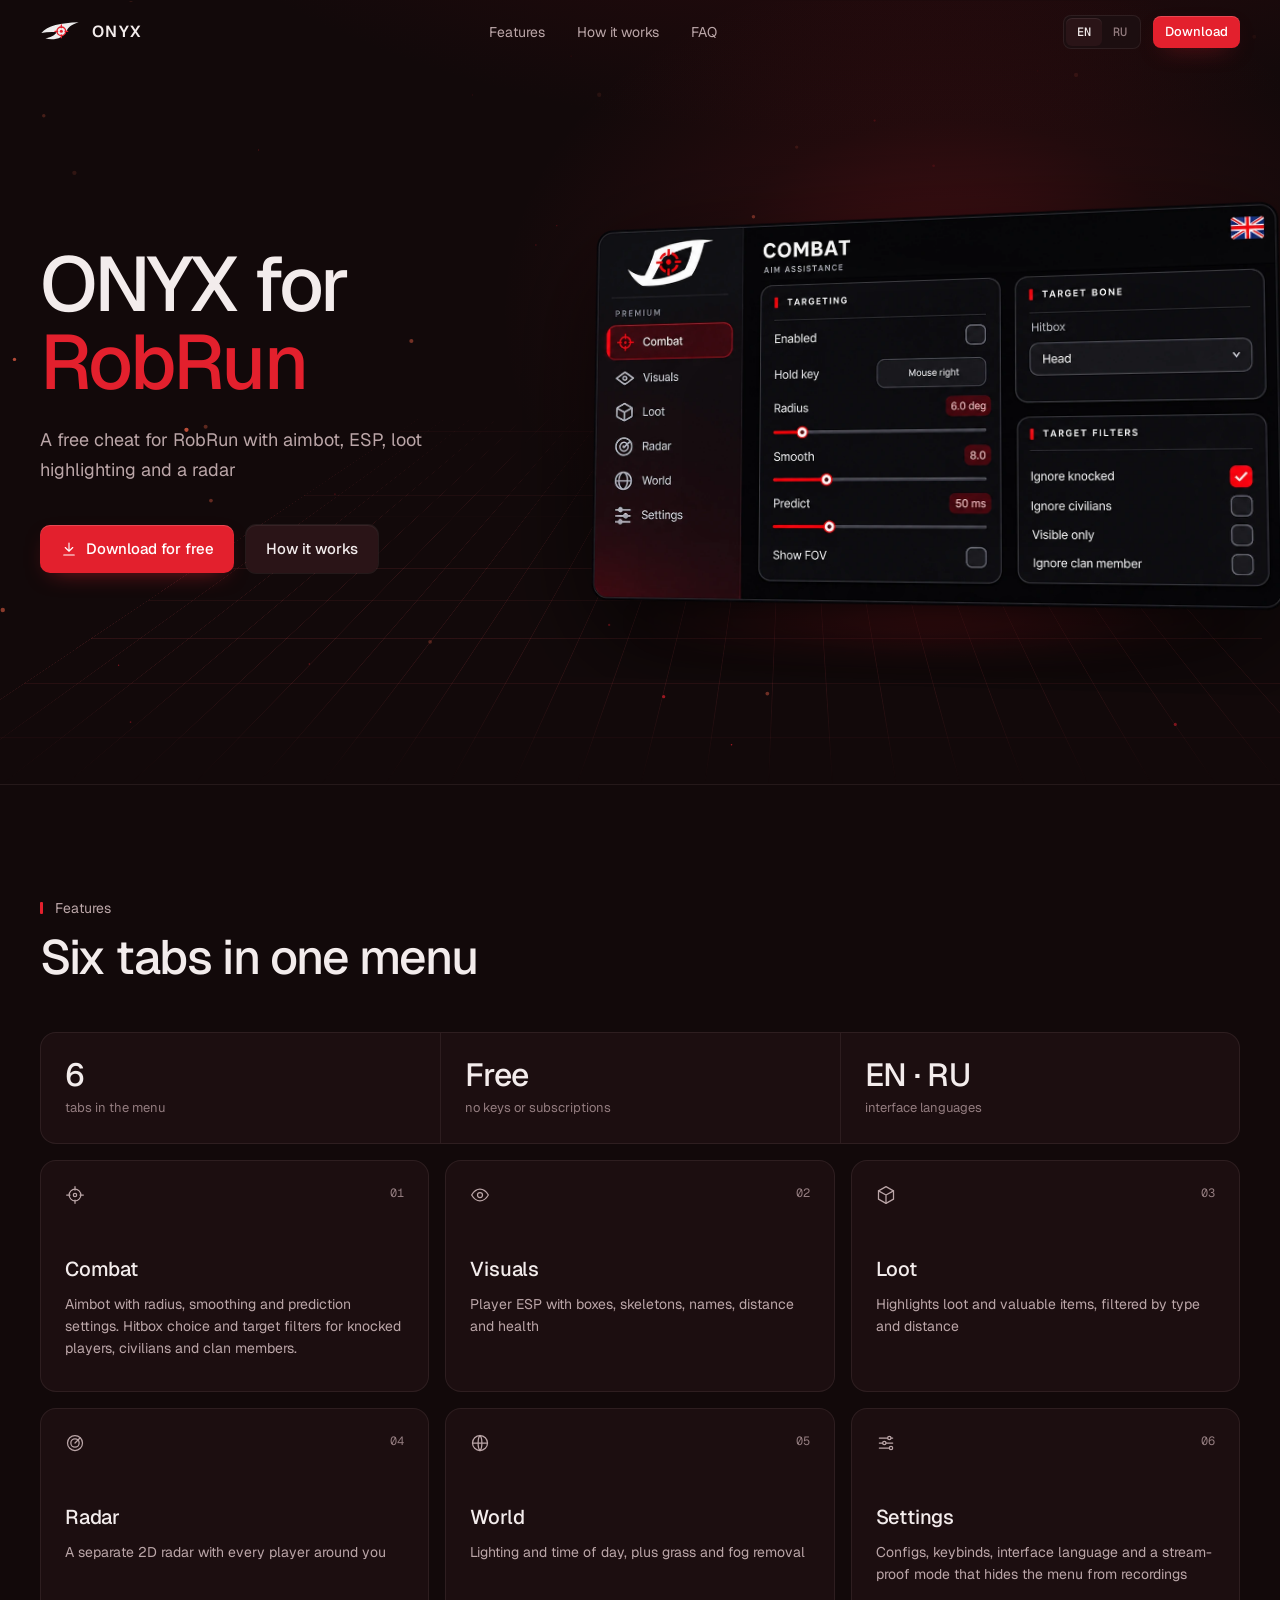
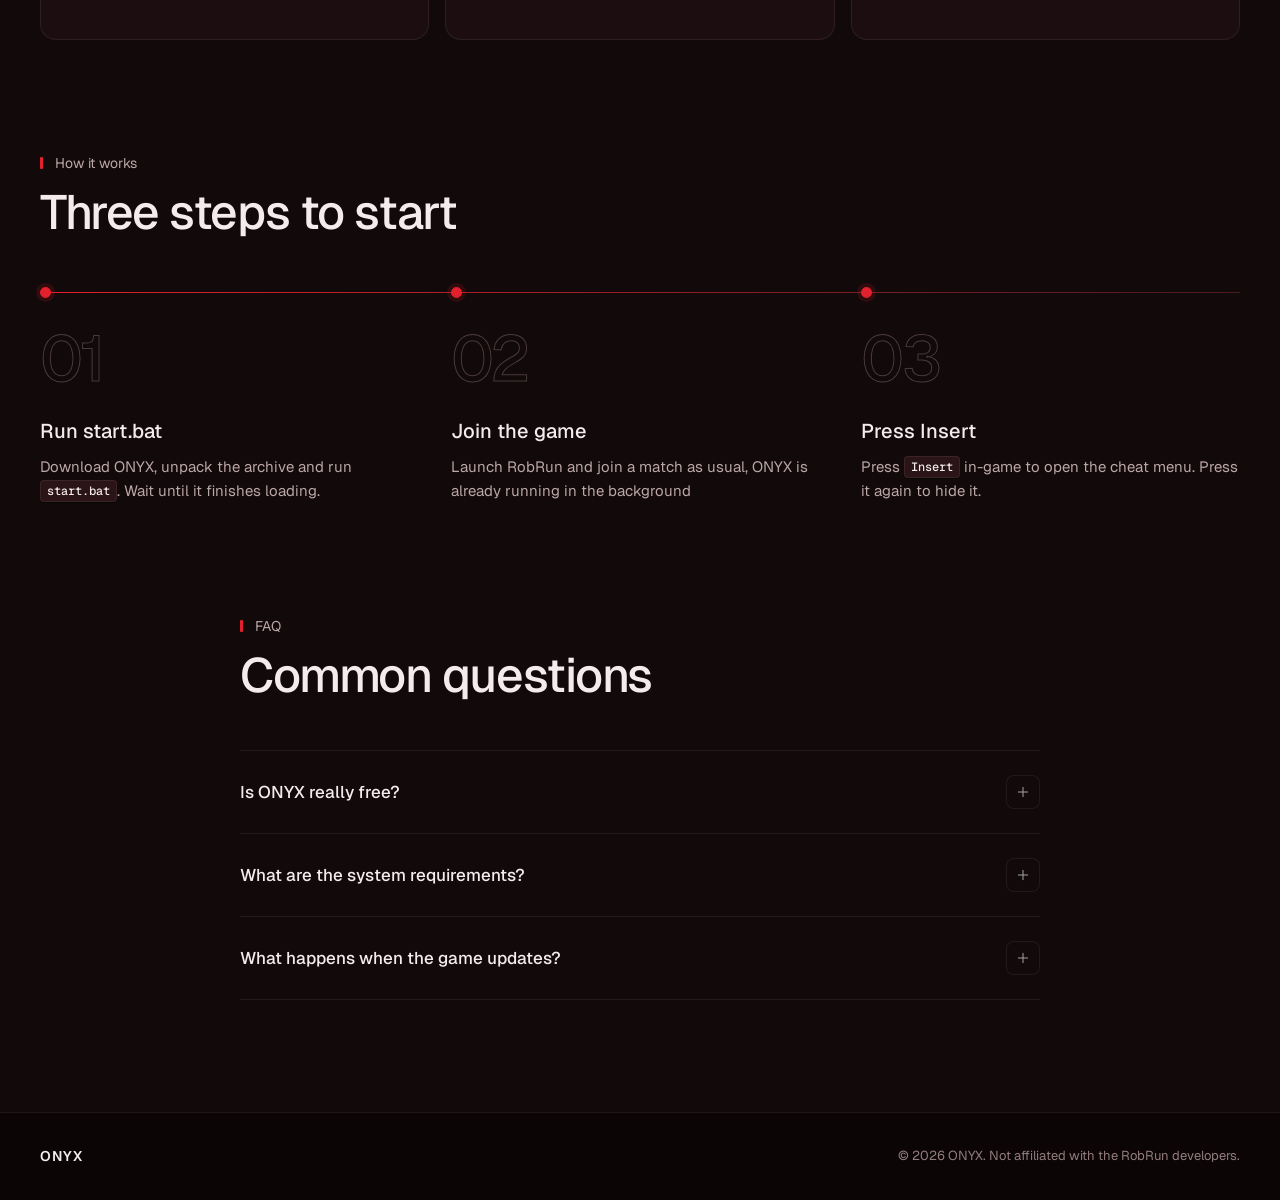
==== index.html @ f6ccbdb0 "ONYX site" ====
<!doctype html>
<html lang="en">
<head>
<meta charset="utf-8">
<meta name="viewport" content="width=device-width, initial-scale=1">
<title>ONYX — Free RobRun Cheat: Aimbot, ESP, Radar | Download</title>
<meta name="description" content="ONYX is a free RobRun cheat for Windows: aimbot with smoothing and prediction, player ESP, loot highlighting, 2D radar and world settings. No keys, no subscriptions. Download and press Insert in-game.">
<meta name="keywords" content="RobRun cheat, RobRun hack, RobRun aimbot, RobRun ESP, free RobRun cheat, ONYX cheat, чит RobRun, читы на RobRun, бесплатный чит RobRun, аимбот RobRun, ESP RobRun, скачать чит RobRun, ONYX чит">
<meta name="robots" content="index, follow, max-image-preview:large">
<meta name="theme-color" content="#12090a">
<link rel="canonical" href="https://robrun.icu/">
<link rel="alternate" hreflang="en" href="https://robrun.icu/">
<link rel="alternate" hreflang="ru" href="https://robrun.icu/?lang=ru">
<link rel="alternate" hreflang="x-default" href="https://robrun.icu/">

<!-- Open Graph / social previews -->
<meta property="og:type" content="website">
<meta property="og:site_name" content="ONYX">
<meta property="og:title" content="ONYX — Free RobRun Cheat">
<meta property="og:description" content="Aimbot, ESP, loot highlighting and a radar in one menu. Free, no keys or subscriptions.">
<meta property="og:url" content="https://robrun.icu/">
<meta property="og:image" content="https://robrun.icu/assets/og-image.png">
<meta property="og:image:width" content="1200">
<meta property="og:image:height" content="630">
<meta property="og:locale" content="en_US">
<meta property="og:locale:alternate" content="ru_RU">
<meta name="twitter:card" content="summary_large_image">
<meta name="twitter:title" content="ONYX — Free RobRun Cheat">
<meta name="twitter:description" content="Aimbot, ESP, loot highlighting and a radar in one menu. Free, no keys or subscriptions.">
<meta name="twitter:image" content="https://robrun.icu/assets/og-image.png">

<script type="application/ld+json">{"@context": "https://schema.org", "@type": "SoftwareApplication", "name": "ONYX", "alternateName": ["ONYX RobRun", "ONYX чит RobRun"], "description": "Free cheat for RobRun with aimbot, ESP, loot highlighting, radar and world settings.", "applicationCategory": "GameApplication", "operatingSystem": "Windows 10, Windows 11", "inLanguage": ["en", "ru"], "url": "https://robrun.icu/", "image": "https://robrun.icu/assets/og-image.png", "downloadUrl": "https://robrun.icu/download/ONYX.zip", "offers": {"@type": "Offer", "price": "0", "priceCurrency": "USD"}}</script>
<script type="application/ld+json">{"@context": "https://schema.org", "@type": "FAQPage", "mainEntity": [{"@type": "Question", "name": "Is ONYX really free?", "acceptedAnswer": {"@type": "Answer", "text": "Yes. No keys, no subscriptions, no paid tiers. Every feature is available to everyone."}}, {"@type": "Question", "name": "What are the system requirements?", "acceptedAnswer": {"@type": "Answer", "text": "Windows 10 or 11, x64. No extra software needed, just run start.bat."}}, {"@type": "Question", "name": "What happens when the game updates?", "acceptedAnswer": {"@type": "Answer", "text": "We update ONYX shortly after every patch."}}]}</script>

<!-- intro plays once per session -->
<script>
  try {
    if (!matchMedia('(prefers-reduced-motion: reduce)').matches && !sessionStorage.getItem('onyx-intro')) {
      document.documentElement.classList.add('has-intro');
      sessionStorage.setItem('onyx-intro', '1');
      setTimeout(() => document.documentElement.classList.add('intro-done'), 2600);
    }
  } catch (e) {}
</script>
<link rel="preconnect" href="https://fonts.googleapis.com">
<link rel="preconnect" href="https://fonts.gstatic.com" crossorigin>
<link href="https://fonts.googleapis.com/css2?family=Geist:wght@400;500;600&family=Geist+Mono:wght@400;500&display=swap" rel="stylesheet">
<link rel="icon" href="favicon.svg" type="image/svg+xml">
<link rel="icon" href="favicon-32.png" sizes="32x32" type="image/png">
<link rel="apple-touch-icon" href="apple-touch-icon.png">
<link rel="preload" as="image" href="assets/menu-v2.webp" type="image/webp">
<link rel="stylesheet" href="style.css">
</head>
<body>

<div class="intro" aria-hidden="true">
  <svg viewBox="0 0 120 120">
    <circle class="i-ring" cx="60" cy="60" r="34"/>
    <path class="i-lines" d="M60 6v28M60 86v28M6 60h28M86 60h28"/>
    <circle class="i-pip" cx="60" cy="60" r="3"/>
  </svg>
</div>
<div class="progress" aria-hidden="true"></div>

<header class="nav">
  <div class="container nav-inner">
    <a href="#top" class="brand" aria-label="ONYX">
      <svg class="logo" viewBox="0 0 120 64" aria-hidden="true">
        <path d="M4 36 C 22 14, 62 6, 116 4 C 92 12, 84 20, 80 30 C 70 52, 40 60, 16 52 C 30 50, 44 44, 50 34 C 34 32, 18 34, 4 36 Z" fill="#ededed"/>
        <circle cx="64" cy="31" r="13" fill="none" stroke="#e3202d" stroke-width="4"/>
        <circle cx="64" cy="31" r="4.5" fill="#e3202d"/>
        <path d="M64 12v8M64 42v8M45 31h8M75 31h8" stroke="#e3202d" stroke-width="4" stroke-linecap="round"/>
      </svg>
      <span>ONYX</span>
    </a>
    <nav class="links">
      <a href="#features" data-i18n="nav.features">Features</a>
      <a href="#how" data-i18n="nav.how">How it works</a>
      <a href="#faq" data-i18n="nav.faq">FAQ</a>
    </nav>
    <div class="nav-right">
      <div class="lang" role="group" aria-label="Language">
        <button type="button" data-lang="en" aria-pressed="true">EN</button>
        <button type="button" data-lang="ru" aria-pressed="false">RU</button>
      </div>
      <a href="download/ONYX.zip" download class="btn btn-sm magnet" data-i18n="nav.download">Download</a>
    </div>
  </div>
</header>

<main id="top">

  <!-- Hero -->
  <div class="hero-wrap">
    <div class="hero-bg" aria-hidden="true">
      <div class="spot"></div>
      <div class="range"><div class="grid"></div></div>
      <canvas class="embers" id="embers"></canvas>
    </div>

    <section class="hero container">
      <div class="hero-text">
        <h1 data-i18n-html="hero.title"><span class="line"><span>ONYX for</span></span><span class="line"><span class="red">RobRun</span></span></h1>
        <p class="lead enter" style="--d: 360ms" data-i18n="hero.lead">A free cheat for RobRun with aimbot, ESP, loot highlighting and a radar</p>
        <div class="hero-cta enter" style="--d: 440ms">
          <a href="download/ONYX.zip" download class="btn btn-lg magnet">
            <svg viewBox="0 0 24 24" class="btn-ico" aria-hidden="true"><path d="M12 4v11M7 10l5 5 5-5M5 20h14"/></svg>
            <span data-i18n="cta.download">Download for free</span>
          </a>
          <a href="#how" class="btn btn-secondary btn-lg" data-i18n="nav.how">How it works</a>
        </div>
      </div>

      <div class="showcase" id="showcase">
        <div class="tilt" id="tilt">
          <picture>
            <source srcset="assets/menu-v2.webp" type="image/webp">
            <img src="assets/menu-v2.png" alt="ONYX RobRun cheat menu: Combat tab with aimbot radius, smooth and predict settings" width="1372" height="764">
          </picture>
          <div class="glare" aria-hidden="true"></div>
        </div>
        <div class="reflection" aria-hidden="true"></div>
        <svg class="reticle" id="reticle" viewBox="0 0 48 48" aria-hidden="true">
          <circle cx="24" cy="24" r="12"/>
          <path d="M24 4v10M24 34v10M4 24h10M34 24h10"/>
          <circle class="pip" cx="24" cy="24" r="1.5"/>
        </svg>
      </div>
    </section>
  </div>

  <!-- Features -->
  <section id="features" class="section container">
    <div class="section-head reveal">
      <span class="label" data-i18n="features.label">Features</span>
      <h2 data-i18n="features.title">Six tabs in one menu</h2>
    </div>

    <ul class="stats reveal">
      <li><b data-count="6">6</b><span data-i18n="stats.tabs">tabs in the menu</span></li>
      <li><b data-i18n="stats.free">Free</b><span data-i18n="stats.free2">no keys or subscriptions</span></li>
      <li><b>EN · RU</b><span data-i18n="stats.lang">interface languages</span></li>
    </ul>

    <div class="cards">
      <article class="card reveal" style="--i: 0">
        <span class="idx">01</span>
        <svg class="ico" viewBox="0 0 24 24" aria-hidden="true"><circle cx="12" cy="12" r="7"/><circle cx="12" cy="12" r="2"/><path d="M12 2v4M12 18v4M2 12h4M18 12h4"/></svg>
        <h3>Combat</h3>
        <p data-i18n="f.combat">Aimbot with radius, smoothing and prediction settings. Hitbox choice and target filters for knocked players, civilians and clan members.</p>
        <i class="lock" aria-hidden="true"></i>
      </article>
      <article class="card reveal" style="--i: 1">
        <span class="idx">02</span>
        <svg class="ico" viewBox="0 0 24 24" aria-hidden="true"><path d="M2 12s4-7 10-7 10 7 10 7-4 7-10 7S2 12 2 12z"/><circle cx="12" cy="12" r="3"/></svg>
        <h3>Visuals</h3>
        <p data-i18n="f.visuals">Player ESP with boxes, skeletons, names, distance and health</p>
        <i class="lock" aria-hidden="true"></i>
      </article>
      <article class="card reveal" style="--i: 2">
        <span class="idx">03</span>
        <svg class="ico" viewBox="0 0 24 24" aria-hidden="true"><path d="M12 2l9 5v10l-9 5-9-5V7z"/><path d="M3 7l9 5 9-5M12 12v10"/></svg>
        <h3>Loot</h3>
        <p data-i18n="f.loot">Highlights loot and valuable items, filtered by type and distance</p>
        <i class="lock" aria-hidden="true"></i>
      </article>
      <article class="card reveal" style="--i: 3">
        <span class="idx">04</span>
        <svg class="ico" viewBox="0 0 24 24" aria-hidden="true"><circle cx="12" cy="12" r="9"/><circle cx="12" cy="12" r="5"/><path d="M12 12l6-6"/></svg>
        <h3>Radar</h3>
        <p data-i18n="f.radar">A separate 2D radar with every player around you</p>
        <i class="lock" aria-hidden="true"></i>
      </article>
      <article class="card reveal" style="--i: 4">
        <span class="idx">05</span>
        <svg class="ico" viewBox="0 0 24 24" aria-hidden="true"><circle cx="12" cy="12" r="9"/><path d="M3 12h18M12 3c3 3 3 15 0 18M12 3c-3 3-3 15 0 18"/></svg>
        <h3>World</h3>
        <p data-i18n="f.world">Lighting and time of day, plus grass and fog removal</p>
        <i class="lock" aria-hidden="true"></i>
      </article>
      <article class="card reveal" style="--i: 5">
        <span class="idx">06</span>
        <svg class="ico" viewBox="0 0 24 24" aria-hidden="true"><path d="M4 6h10M18 6h2M4 12h4M12 12h8M4 18h12"/><circle cx="16" cy="6" r="2"/><circle cx="10" cy="12" r="2"/><circle cx="18" cy="18" r="2"/></svg>
        <h3>Settings</h3>
        <p data-i18n="f.settings">Configs, keybinds, interface language and a stream-proof mode that hides the menu from recordings</p>
        <i class="lock" aria-hidden="true"></i>
      </article>
    </div>
  </section>

  <!-- How it works -->
  <section id="how" class="section container">
    <div class="section-head reveal">
      <span class="label" data-i18n="how.label">How it works</span>
      <h2 data-i18n="how.title">Three steps to start</h2>
    </div>
    <div class="steps-wrap reveal">
      <div class="steps-line" aria-hidden="true"><span></span></div>
      <ol class="steps">
        <li style="--i: 0"><span class="dot" aria-hidden="true"></span><span class="num">01</span><h3 data-i18n="how.s1t">Run start.bat</h3><p data-i18n-html="how.s1">Download ONYX, unpack the archive and run <code>start.bat</code>. Wait until it finishes loading.</p></li>
        <li style="--i: 1"><span class="dot" aria-hidden="true"></span><span class="num">02</span><h3 data-i18n="how.s2t">Join the game</h3><p data-i18n="how.s2">Launch RobRun and join a match as usual, ONYX is already running in the background</p></li>
        <li style="--i: 2"><span class="dot" aria-hidden="true"></span><span class="num">03</span><h3 data-i18n="how.s3t">Press Insert</h3><p data-i18n-html="how.s3">Press <kbd>Insert</kbd> in-game to open the cheat menu. Press it again to hide it.</p></li>
      </ol>
    </div>
  </section>

  <!-- FAQ -->
  <section id="faq" class="section container narrow">
    <div class="section-head reveal">
      <span class="label">FAQ</span>
      <h2 data-i18n="faq.title">Common questions</h2>
    </div>
    <div class="faq reveal">
      <details><summary data-i18n="faq.q1">Is ONYX really free?</summary><div class="answer"><p data-i18n="faq.a1">Yes. No keys, no subscriptions, no paid tiers. Every feature is available to everyone.</p></div></details>
      <details><summary data-i18n="faq.q2">What are the system requirements?</summary><div class="answer"><p data-i18n="faq.a2">Windows 10 or 11, x64. No extra software needed, just run start.bat.</p></div></details>
      <details><summary data-i18n="faq.q3">What happens when the game updates?</summary><div class="answer"><p data-i18n="faq.a3">We update ONYX shortly after every patch</p></div></details>
    </div>
  </section>

</main>

<footer class="footer">
  <div class="container footer-inner">
    <a href="#top" class="brand small">ONYX</a>
    <span class="muted" data-i18n="footer.copy">© 2026 ONYX. Not affiliated with the RobRun developers.</span>
  </div>
</footer>

<script src="i18n.js"></script>
<script>
  const reduce = matchMedia('(prefers-reduced-motion: reduce)').matches;
  const fine = matchMedia('(pointer: fine)').matches;

  // nav hairline once the page scrolls
  const nav = document.querySelector('.nav');
  addEventListener('scroll', () => nav.classList.toggle('scrolled', scrollY > 8), { passive: true });

  // reveal on scroll + count-up for figures
  const countUp = el => {
    const to = +el.dataset.count, t0 = performance.now(), dur = 700;
    const step = now => {
      const p = Math.min(1, (now - t0) / dur), e = 1 - Math.pow(1 - p, 3);
      el.textContent = Math.round(to * e);
      if (p < 1) requestAnimationFrame(step);
    };
    requestAnimationFrame(step);
  };
  const io = new IntersectionObserver(entries => entries.forEach(e => {
    if (!e.isIntersecting) return;
    e.target.classList.add('in');
    if (!reduce) e.target.querySelectorAll('[data-count]').forEach(countUp);
    io.unobserve(e.target);
  }), { threshold: 0.15, rootMargin: '0px 0px -40px 0px' });
  document.querySelectorAll('.reveal').forEach(el => io.observe(el));

  // card spotlight follows the cursor
  document.querySelectorAll('.card').forEach(c => c.addEventListener('pointermove', e => {
    const r = c.getBoundingClientRect();
    c.style.setProperty('--mx', (e.clientX - r.left) + 'px');
    c.style.setProperty('--my', (e.clientY - r.top) + 'px');
  }));

  // hero: 3D tilt + glare + a smoothed crosshair that follows the cursor
  const show = document.getElementById('showcase');
  const tilt = document.getElementById('tilt');
  const reticle = document.getElementById('reticle');
  const heroWrap = document.querySelector('.hero-wrap');
  if (fine && !reduce) {
    let raf = 0, tx = 0, ty = 0, cx = 0, cy = 0;          // tilt target / current (-1..1)
    let ax = 0, ay = 0, rx = 0, ry = 0, inside = false;    // reticle target / current (px)
    const loop = () => {
      cx += (tx - cx) * 0.08; cy += (ty - cy) * 0.08;
      rx += (ax - rx) * 0.16; ry += (ay - ry) * 0.16;      // the "Smooth" setting, literally
      tilt.style.setProperty('--ry', (-12 + cx * 10).toFixed(2) + 'deg');
      tilt.style.setProperty('--rx', (4 - cy * 8).toFixed(2) + 'deg');
      tilt.style.setProperty('--gx', (50 + cx * 50).toFixed(1) + '%');
      tilt.style.setProperty('--gy', (50 + cy * 50).toFixed(1) + '%');
      heroWrap.style.setProperty('--sx', (cx * 40).toFixed(1) + 'px');
      heroWrap.style.setProperty('--sy', (cy * 30).toFixed(1) + 'px');
      reticle.style.transform = `translate3d(${rx - 24}px, ${ry - 24}px, 0)`;
      const moving = Math.abs(tx - cx) + Math.abs(ty - cy) > 0.001 || Math.abs(ax - rx) + Math.abs(ay - ry) > 0.3;
      raf = (moving || inside) ? requestAnimationFrame(loop) : 0;
    };
    const kick = () => { if (!raf) raf = requestAnimationFrame(loop); };
    heroWrap.addEventListener('pointermove', e => {
      const r = tilt.getBoundingClientRect();
      tx = Math.max(-1, Math.min(1, (e.clientX - (r.left + r.width / 2)) / (r.width / 1.2)));
      ty = Math.max(-1, Math.min(1, (e.clientY - (r.top + r.height / 2)) / (r.height / 1.2)));
      const s = show.getBoundingClientRect();
      ax = e.clientX - s.left; ay = e.clientY - s.top;
      tilt.classList.add('active'); kick();
    });
    show.addEventListener('pointerenter', e => {
      const s = show.getBoundingClientRect();
      rx = ax = e.clientX - s.left; ry = ay = e.clientY - s.top;
      inside = true; show.classList.add('aiming'); kick();
    });
    show.addEventListener('pointerleave', () => { inside = false; show.classList.remove('aiming'); });
    heroWrap.addEventListener('pointerleave', () => { tx = 0; ty = 0; tilt.classList.remove('active'); kick(); });
  }

  // scroll progress
  const bar = document.querySelector('.progress');
  const onProg = () => {
    const max = document.documentElement.scrollHeight - innerHeight;
    bar.style.transform = `scaleX(${max > 0 ? scrollY / max : 0})`;
  };
  addEventListener('scroll', onProg, { passive: true }); onProg();

  if (!reduce) {
    // "RobRun" decodes out of random glyphs
    const GLYPHS = 'ABCDEFGHJKLMNOPQRSTUVWXYZ0123456789#$%&@';
    const decode = (el, delay) => {
      const final = el.textContent; let frame = 0;
      const total = final.length * 3 + 8;
      setTimeout(() => {
        const tick = () => {
          frame++;
          el.textContent = [...final].map((ch, i) =>
            frame > i * 3 + 8 ? ch : GLYPHS[Math.floor(Math.random() * GLYPHS.length)]).join('');
          if (frame < total) requestAnimationFrame(tick); else el.textContent = final;
        };
        tick();
      }, delay);
    };
    const runDecode = first => {
      const el = document.querySelector('h1 .red');
      if (el) decode(el, first && document.documentElement.classList.contains('has-intro') ? 1100 : 250);
    };

    // section headings rise word by word
    const splitWords = () => document.querySelectorAll('.section-head h2').forEach(h2 => {
      const words = h2.textContent.trim().split(/\s+/);
      h2.innerHTML = words.map((w, i) => `<span class="w"><span style="--w:${i}">${w}</span></span>`).join(' ');
    });

    splitWords(); runDecode(true);
    window.onLangChange = () => { splitWords(); runDecode(false); };

    // magnetic download buttons
    if (fine) document.querySelectorAll('.magnet').forEach(b => {
      b.addEventListener('pointermove', e => {
        const r = b.getBoundingClientRect();
        const dx = (e.clientX - r.left - r.width / 2) / r.width, dy = (e.clientY - r.top - r.height / 2) / r.height;
        b.style.translate = `${(dx * 10).toFixed(1)}px ${(dy * 8).toFixed(1)}px`;
      });
      b.addEventListener('pointerleave', () => { b.style.translate = ''; });
    });

    // embers rising in the hero
    const cv = document.getElementById('embers'), ctx = cv.getContext('2d');
    let W = 0, H = 0, dpr = 1, parts = [], on = true;
    const size = () => {
      dpr = Math.min(2, devicePixelRatio || 1);
      W = cv.clientWidth; H = cv.clientHeight;
      cv.width = W * dpr; cv.height = H * dpr; ctx.setTransform(dpr, 0, 0, dpr, 0, 0);
    };
    const spawn = (y) => ({
      x: Math.random() * W, y: y ?? H + 10, r: .6 + Math.random() * 1.6,
      vy: .2 + Math.random() * .5, vx: (Math.random() - .5) * .2, a: .2 + Math.random() * .6, t: Math.random() * 6.28
    });
    size(); parts = Array.from({ length: Math.round(W / 28) }, () => spawn(Math.random() * H));
    addEventListener('resize', size);
    const draw = () => {
      if (!on) return;
      ctx.clearRect(0, 0, W, H);
      for (const p of parts) {
        p.y -= p.vy; p.t += .02; p.x += p.vx + Math.sin(p.t) * .15;
        if (p.y < -10) Object.assign(p, spawn());
        const fade = Math.min(1, p.y / (H * .5));
        ctx.globalAlpha = p.a * fade;
        ctx.fillStyle = p.r > 1.6 ? '#ff6a4d' : '#e3202d';
        ctx.beginPath(); ctx.arc(p.x, p.y, p.r, 0, 6.283); ctx.fill();
      }
      requestAnimationFrame(draw);
    };
    new IntersectionObserver(([e]) => { const was = on; on = e.isIntersecting; if (on && !was) draw(); }).observe(cv);
    draw();
  }
</script>
</body>
</html>
---- style.css ----
/* ONYX — dark, precise, a little predatory.
   Graphite ramp, one red accent from the logo, a night shooting range in the hero. */
:root {
  --bg-deep: #0b0506;
  --bg: #12090a;
  --card: #1c0e10;
  --raised: #2a1417;
  --hover: #24120f;
  --line: rgba(255, 214, 214, .08);
  --line-2: rgba(255, 214, 214, .15);
  --text: #f3ecec;
  --text-2: #bba6a8;
  --muted: #937c7f;
  --red: #e3202d;
  --red-press: #c81b27;
  --ease: cubic-bezier(.22, 1, .36, 1);
  --sans: "Geist", system-ui, sans-serif;
  --mono: "Geist Mono", ui-monospace, monospace;
  --intro: 0s;
}
html.has-intro { --intro: .9s; }

* { box-sizing: border-box; margin: 0; padding: 0; }
html { scroll-behavior: smooth; }
body {
  background: radial-gradient(1200px 600px at 70% -10%, rgba(120,14,24,.35), transparent 70%) no-repeat, var(--bg);
  color: var(--text);
  font: 400 15px/1.6 var(--sans);
  overflow-x: hidden;
  -webkit-font-smoothing: antialiased;
}
a { color: inherit; text-decoration: none; }
img { max-width: 100%; display: block; }
::selection { background: var(--red); color: #fff; }
:focus-visible { outline: 2px solid var(--text); outline-offset: 2px; border-radius: 4px; }

h1, h2, h3 { font-weight: 500; }
.container { width: min(1200px, 100% - 48px); margin-inline: auto; }
.narrow { width: min(800px, 100% - 48px); }
.muted { color: var(--muted); }
.red { color: var(--red); }

/* ---------- nav ---------- */
.nav {
  position: sticky; top: 0; z-index: 50;
  border-bottom: 1px solid transparent;
  transition: border-color .18s var(--ease), background-color .18s var(--ease);
}
.nav.scrolled { border-color: var(--line); background: rgba(18,9,10,.8); backdrop-filter: blur(12px); }
.nav-inner { display: flex; align-items: center; justify-content: space-between; height: 64px; gap: 24px; }
.brand { display: flex; align-items: center; gap: 12px; font-size: 16px; font-weight: 600; letter-spacing: .08em; }
.logo { width: 40px; height: auto; }
.links { display: flex; gap: 32px; }
.links a { position: relative; color: var(--text-2); font-size: 14px; transition: color .15s var(--ease); }
.links a::after {
  content: ""; position: absolute; left: 0; right: 0; bottom: -4px; height: 1px; background: var(--red);
  transform: scaleX(0); transform-origin: left; transition: transform .25s var(--ease);
}
.links a:hover { color: var(--text); }
.links a:hover::after { transform: scaleX(1); }
.nav-right { display: flex; align-items: center; gap: 12px; }

.lang { display: flex; padding: 2px; border-radius: 8px; background: var(--card); border: 1px solid var(--line); }
.lang button {
  width: 36px; height: 28px; border: 0; border-radius: 6px; background: none; cursor: pointer;
  color: var(--muted); font: 500 12px var(--mono);
  transition: color .15s var(--ease), background-color .15s var(--ease);
}
.lang button:hover { color: var(--text); }
.lang button[aria-pressed="true"] { color: var(--text); background: var(--raised); box-shadow: inset 0 1px 0 rgba(255,255,255,.08); }

/* ---------- buttons ---------- */
.btn {
  position: relative; overflow: hidden; transition-property: background-color, transform, translate;
  display: inline-flex; align-items: center; justify-content: center; gap: 8px;
  height: 36px; padding: 0 16px; border-radius: 8px;
  background: var(--red); color: #fff; font-weight: 500; font-size: 14px;
  box-shadow: inset 0 1px 0 rgba(255,255,255,.18), 0 8px 24px -12px rgba(227,32,45,.7);
  transition: background-color .15s var(--ease), transform .12s var(--ease), translate .3s var(--ease);
}
/* a single light sweep on hover */
.btn::before {
  content: ""; position: absolute; top: 0; bottom: 0; left: -60%; width: 40%;
  background: linear-gradient(90deg, transparent, rgba(255,255,255,.22), transparent);
  transform: skewX(-20deg); transition: left .6s var(--ease);
}
.btn:hover::before { left: 130%; }
.btn:hover { background: var(--red-press); }
.btn:active { transform: scale(.98); }
.btn-secondary { background: var(--raised); color: var(--text); box-shadow: inset 0 1px 0 rgba(255,255,255,.06), 0 0 0 1px var(--line); }
.btn-secondary::before { background: linear-gradient(90deg, transparent, rgba(255,255,255,.08), transparent); }
.btn-secondary:hover { background: #351a1e; }
.btn-lg { height: 48px; padding: 0 20px; font-size: 15px; border-radius: 10px; }
.btn-sm { height: 32px; padding: 0 12px; font-size: 13px; }
.btn-ico { width: 18px; height: 18px; fill: none; stroke: currentColor; stroke-width: 1.5; stroke-linecap: round; stroke-linejoin: round; transition: transform .2s var(--ease); }
.btn:hover .btn-ico { transform: translateY(2px); }

kbd, code {
  display: inline-block; font: 500 12px/20px var(--mono); padding: 0 6px; border-radius: 4px;
  background: var(--raised); border: 1px solid var(--line); color: var(--text);
  box-shadow: 0 1px 0 rgba(0,0,0,.6); white-space: nowrap; vertical-align: 1px;
}

/* ---------- hero: a night range ---------- */
.hero-wrap { --sx: 0px; --sy: 0px; position: relative; overflow: hidden; margin-top: -64px; padding-top: 64px; }
.hero-bg { position: absolute; inset: 0; pointer-events: none; }
.spot {
  position: absolute; width: 900px; height: 700px; right: -120px; top: -40px;
  background: radial-gradient(closest-side, rgba(227,32,45,.3), rgba(227,32,45,.08) 55%, transparent);
  transform: translate(var(--sx), var(--sy));
  transition: transform .4s var(--ease);
}
.range {
  position: absolute; left: -10%; right: -10%; bottom: 0; height: 52%;
  perspective: 520px; perspective-origin: 60% 0%;
  -webkit-mask: linear-gradient(to bottom, transparent, #000 40%, #000 70%, transparent);
          mask: linear-gradient(to bottom, transparent, #000 40%, #000 70%, transparent);
}
.range .grid {
  position: absolute; inset: -100% 0 0 0;
  background-image:
    linear-gradient(rgba(255,90,100,.13) 1px, transparent 1px),
    linear-gradient(90deg, rgba(255,90,100,.13) 1px, transparent 1px);
  background-size: 64px 64px;
  transform: rotateX(68deg); transform-origin: 50% 100%;
  animation: advance 6s linear infinite;
}
@keyframes advance { to { background-position: 0 64px, 0 0; } }
.hero-wrap::after {
  content: ""; position: absolute; left: 0; right: 0; bottom: 0; height: 1px; background: var(--line);
}

.hero {
  position: relative;
  display: grid; grid-template-columns: minmax(0, 5fr) minmax(0, 7fr); gap: 48px; align-items: center;
  min-height: min(calc(100vh - 64px), 720px); min-height: min(calc(100svh - 64px), 720px);
  padding: 64px 0 96px;
}
h1 { font-size: clamp(48px, 6vw, 84px); line-height: 1.02; letter-spacing: -.035em; margin-bottom: 24px; }
/* headline lines rise out of a mask */
h1 .line { display: block; overflow: hidden; padding-bottom: .1em; margin-bottom: -.1em; }
h1 .line > span { display: block; animation: line-up .9s var(--ease) var(--intro) both; }
h1 .line:nth-child(2) > span { animation-delay: calc(var(--intro) + .08s); }
@keyframes line-up { from { transform: translateY(105%); } }

.enter { animation: enter .6s var(--ease) calc(var(--intro) + var(--d, 0ms)) both; }
@keyframes enter { from { opacity: 0; transform: translateY(12px); } }

.lead { color: var(--text-2); font-size: 18px; line-height: 30px; max-width: 28rem; }
.hero-cta { display: flex; gap: 12px; margin-top: 40px; flex-wrap: wrap; }

/* product shot: wipes in, then tilts toward the cursor */
.showcase { position: relative; perspective: 1400px; margin-right: -32px; }
.tilt {
  --rx: 4deg; --ry: -12deg; --gx: 50%; --gy: 50%;
  position: relative; z-index: 1; transform-style: preserve-3d;
  transform: rotateX(var(--rx)) rotateY(var(--ry));
  animation: wipe 1.1s var(--ease) calc(var(--intro) + .2s) both;
}
@keyframes wipe {
  from { clip-path: inset(0 100% 0 0 round 16px); opacity: .4; }
  to   { clip-path: inset(-20% -20% -20% -20% round 16px); opacity: 1; }
}
.tilt img { width: 100%; height: auto; filter: drop-shadow(0 40px 60px rgba(0,0,0,.7)); }
.glare {
  position: absolute; inset: .25% .2%; border-radius: 2.9% / 5.2%; pointer-events: none;
  background: radial-gradient(circle at var(--gx) var(--gy), rgba(255,255,255,.09), transparent 45%);
  opacity: 0; transition: opacity .3s var(--ease);
}
.tilt.active .glare { opacity: 1; }
.reflection {
  position: absolute; left: 8%; right: 4%; bottom: -48px; height: 64px;
  background: radial-gradient(closest-side, rgba(227,32,45,.35), transparent);
  filter: blur(16px); animation: enter 1.2s var(--ease) calc(var(--intro) + .6s) both;
}

/* aim reticle — follows the cursor with smoothing, like the menu's Smooth setting */
.reticle {
  position: absolute; left: 0; top: 0; width: 48px; height: 48px; z-index: 2; pointer-events: none;
  fill: none; stroke: var(--red); stroke-width: 1.5; stroke-linecap: round;
  opacity: 0; transition: opacity .2s var(--ease);
}
.reticle .pip { fill: var(--red); stroke: none; }
.showcase.aiming { cursor: none; }
.showcase.aiming .reticle { opacity: 1; }


/* ---------- intro: the page opens through a scope ---------- */
.intro { display: none; }
.has-intro .intro {
  display: grid; place-items: center; position: fixed; inset: 0; z-index: 200; pointer-events: none;
  background: var(--bg);
  animation: iris .7s var(--ease) .75s both;
}
.intro-done .intro { display: none !important; }
@keyframes iris {
  from { clip-path: circle(150% at 50% 50%); }
  to   { clip-path: circle(0% at 50% 50%); visibility: hidden; }
}
.intro svg { width: 120px; height: 120px; fill: none; stroke: var(--red); stroke-width: 2; stroke-linecap: round; animation: scope-out .5s var(--ease) .7s both; }
.i-ring { stroke-dasharray: 214; stroke-dashoffset: 214; animation: draw .6s var(--ease) .05s forwards; transform-origin: center; }
.i-lines { stroke-dasharray: 28; stroke-dashoffset: 28; animation: draw .4s var(--ease) .3s forwards; }
.i-pip { fill: var(--red); stroke: none; opacity: 0; animation: pip .2s var(--ease) .55s forwards; }
@keyframes draw { to { stroke-dashoffset: 0; } }
@keyframes pip { to { opacity: 1; } }
@keyframes scope-out { to { transform: scale(2.4); opacity: 0; } }

/* scroll progress */
.progress {
  position: fixed; left: 0; right: 0; top: 0; height: 2px; z-index: 60;
  background: var(--red); transform: scaleX(0); transform-origin: left;
}

/* embers */
.embers { position: absolute; inset: 0; width: 100%; height: 100%; }

/* headings rise word by word */
.section-head h2 .w { display: inline-block; overflow: hidden; vertical-align: top; padding-bottom: .08em; margin-bottom: -.08em; }
.section-head h2 .w > span { display: inline-block; transform: translateY(105%); transition: transform .8s var(--ease); transition-delay: calc(.1s + var(--w) * 50ms); }
.section-head.in h2 .w > span { transform: none; }

/* ---------- sections ---------- */
.section { padding: 112px 0 0; }
.section-head { margin-bottom: 48px; }
/* signature: the red tick from the menu's section headers */
.label { display: flex; align-items: center; gap: 12px; color: var(--text-2); font-size: 14px; }
.label::before {
  content: ""; width: 3px; height: 12px; border-radius: 1px; background: var(--red);
  transform: scaleY(0); transition: transform .4s var(--ease) .2s;
}
.in .label::before, .in.label::before { transform: scaleY(1); }
h2 { font-size: clamp(32px, 4vw, 48px); line-height: 1.1; letter-spacing: -.03em; margin-top: 12px; }

/* scroll reveal */
.reveal { opacity: 0; transform: translateY(16px); transition: opacity .7s var(--ease), transform .7s var(--ease); transition-delay: calc(var(--i, 0) * 60ms); }
.reveal.in { opacity: 1; transform: none; }

/* stats */
.stats {
  list-style: none; display: grid; grid-template-columns: repeat(3, 1fr);
  background: var(--card); border: 1px solid var(--line); border-radius: 16px; margin-bottom: 16px;
}
.stats li { padding: 24px; display: grid; gap: 4px; }
.stats li + li { border-left: 1px solid var(--line); }
.stats b { font-size: 32px; line-height: 1.15; font-weight: 500; letter-spacing: -.02em; font-variant-numeric: tabular-nums; }
.stats span { color: var(--muted); font-size: 13px; }

/* feature cards — hover locks four red brackets onto the card */
.cards { display: grid; grid-template-columns: repeat(3, 1fr); gap: 16px; }
.card {
  position: relative; isolation: isolate;
  padding: 24px; min-height: 232px; border-radius: 16px;
  background: var(--card); border: 1px solid var(--line);
  transition: background-color .2s var(--ease), border-color .2s var(--ease), opacity .7s var(--ease), transform .7s var(--ease);
}
.card::before {
  content: ""; position: absolute; inset: 0; z-index: -1; border-radius: inherit; opacity: 0;
  background: radial-gradient(320px circle at var(--mx, 50%) var(--my, 50%), rgba(227,32,45,.1), transparent 70%);
  transition: opacity .3s var(--ease);
}
.card.reveal { transition-delay: 0s, 0s, calc(var(--i, 0) * 60ms), calc(var(--i, 0) * 60ms); }
.card:hover { background: #221114; border-color: var(--line-2); }
.card:hover::before { opacity: 1; }
.idx { position: absolute; top: 24px; right: 24px; font: 400 12px var(--mono); color: var(--muted); transition: color .2s var(--ease); }
.card:hover .idx { color: var(--red); }
.ico {
  width: 20px; height: 20px; display: block; margin-bottom: 48px;
  fill: none; stroke: var(--text-2); stroke-width: 1.5; stroke-linecap: round; stroke-linejoin: round;
  transition: stroke .2s var(--ease), transform .3s var(--ease);
}
.card:hover .ico { stroke: var(--red); transform: rotate(-8deg) scale(1.08); }
.card h3 { font-size: 20px; margin-bottom: 8px; letter-spacing: -.01em; }
.card p { color: var(--text-2); font-size: 14px; line-height: 22px; }

.lock { position: absolute; inset: -6px; pointer-events: none; opacity: 0; transition: opacity .15s var(--ease), inset .3s var(--ease); }
.lock::before {
  content: ""; position: absolute; inset: 0;
  --c: var(--red); --s: 20px; --w: 2px;
  background:
    linear-gradient(var(--c), var(--c)) top left / var(--s) var(--w),
    linear-gradient(var(--c), var(--c)) top left / var(--w) var(--s),
    linear-gradient(var(--c), var(--c)) top right / var(--s) var(--w),
    linear-gradient(var(--c), var(--c)) top right / var(--w) var(--s),
    linear-gradient(var(--c), var(--c)) bottom left / var(--s) var(--w),
    linear-gradient(var(--c), var(--c)) bottom left / var(--w) var(--s),
    linear-gradient(var(--c), var(--c)) bottom right / var(--s) var(--w),
    linear-gradient(var(--c), var(--c)) bottom right / var(--w) var(--s);
  background-repeat: no-repeat;
}
.card:hover .lock { opacity: 1; inset: -6px; animation: lock-on .35s var(--ease); }
@keyframes lock-on { from { inset: -20px; opacity: 0; } }


/* steps: a line runs through all three, dots light up in turn */
.steps-wrap { position: relative; }
.steps-line { position: absolute; left: 0; right: 0; top: 5px; height: 1px; background: var(--line); }
.steps-line span {
  position: absolute; inset: 0; background: linear-gradient(90deg, var(--red), rgba(227,32,45,.2));
  transform: scaleX(0); transform-origin: left; transition: transform 1.4s var(--ease) .2s;
}
.steps-wrap.in .steps-line span { transform: scaleX(1); }
.steps { list-style: none; display: grid; grid-template-columns: repeat(3, 1fr); gap: 32px; }
.steps li { position: relative; padding-top: 40px; }
.steps .dot {
  position: absolute; top: 0; left: 0; width: 11px; height: 11px; border-radius: 50%;
  background: var(--bg); border: 1px solid var(--line-2);
  transition: background-color .3s var(--ease), border-color .3s var(--ease), box-shadow .3s var(--ease);
  transition-delay: calc(.3s + var(--i) * .4s);
}
.steps-wrap.in .dot { background: var(--red); border-color: var(--red); box-shadow: 0 0 0 4px rgba(227,32,45,.15); }
.num {
  display: block; font-size: 64px; line-height: 1; font-weight: 500; letter-spacing: -.04em; margin-bottom: 24px;
  color: transparent; -webkit-text-stroke: 1px rgba(255,214,214,.24);
}
.steps h3 { font-size: 20px; margin-bottom: 8px; }
.steps p { color: var(--text-2); }

/* FAQ — answers open with a short fade and rise */
.faq { border-top: 1px solid var(--line); }
details { border-bottom: 1px solid var(--line); }
summary {
  list-style: none; cursor: pointer; padding: 24px 0; font-size: 17px; font-weight: 500;
  display: flex; justify-content: space-between; align-items: center; gap: 16px;
  transition: color .15s var(--ease);
}
summary:hover { color: #fff; }
summary::-webkit-details-marker { display: none; }
summary::after {
  content: ""; flex: none; width: 32px; height: 32px; border-radius: 8px; border: 1px solid var(--line);
  background: url("data:image/svg+xml,%3Csvg xmlns='http://www.w3.org/2000/svg' viewBox='0 0 24 24' fill='none' stroke='%23a1a1a6' stroke-width='1.5' stroke-linecap='round'%3E%3Cpath d='M12 5v14M5 12h14'/%3E%3C/svg%3E") center/16px no-repeat;
  transition: transform .25s var(--ease), border-color .2s var(--ease), background-color .2s var(--ease);
}
summary:hover::after { border-color: var(--line-2); }
details[open] summary::after { transform: rotate(45deg); background-color: var(--raised); }
details[open] .answer { animation: enter .35s var(--ease) both; }
.answer p { color: var(--text-2); padding-bottom: 24px; max-width: 40rem; }

/* footer */
.footer { border-top: 1px solid var(--line); padding: 32px 0; margin-top: 112px; background: var(--bg-deep); }
.footer-inner { display: flex; justify-content: space-between; align-items: center; gap: 16px; flex-wrap: wrap; font-size: 13px; }
.brand.small { font-size: 14px; }

@media (prefers-reduced-motion: reduce) {
  *, *::before, *::after { animation: none !important; transition: none !important; }
  .reveal { opacity: 1; transform: none; }
  .label::before, .steps-line span, .section-head h2 .w > span { transform: none; }
  .intro, .embers { display: none !important; }
  html { scroll-behavior: auto; }
}

/* ---------- responsive ---------- */
@media (max-width: 980px) {
  .links { display: none; }
  .hero { grid-template-columns: 1fr; gap: 48px; min-height: 0; padding: 48px 0 80px; }
  .showcase { margin-right: 0; }
  .tilt { --rx: 0deg; --ry: 0deg; }
  .spot { right: -300px; top: 200px; }
  .cards { grid-template-columns: 1fr 1fr; }
  .steps-line { display: none; }
  .steps { grid-template-columns: 1fr; gap: 40px; }
}
@media (max-width: 640px) {
  .container, .narrow { width: calc(100% - 32px); }
  .nav-right .btn-sm { display: none; }
  h1 { font-size: 44px; }
  .section { padding-top: 80px; }
  .stats { grid-template-columns: 1fr; }
  .stats li + li { border-left: 0; border-top: 1px solid var(--line); }
  .stats li { padding: 16px 20px; }
  .stats b { font-size: 26px; }
  .cards { grid-template-columns: 1fr; }
  .card { min-height: 0; }
  .ico { margin-bottom: 32px; }
  .hero-cta .btn { flex: 1 1 100%; }
  .footer-inner { flex-direction: column; text-align: center; }
}
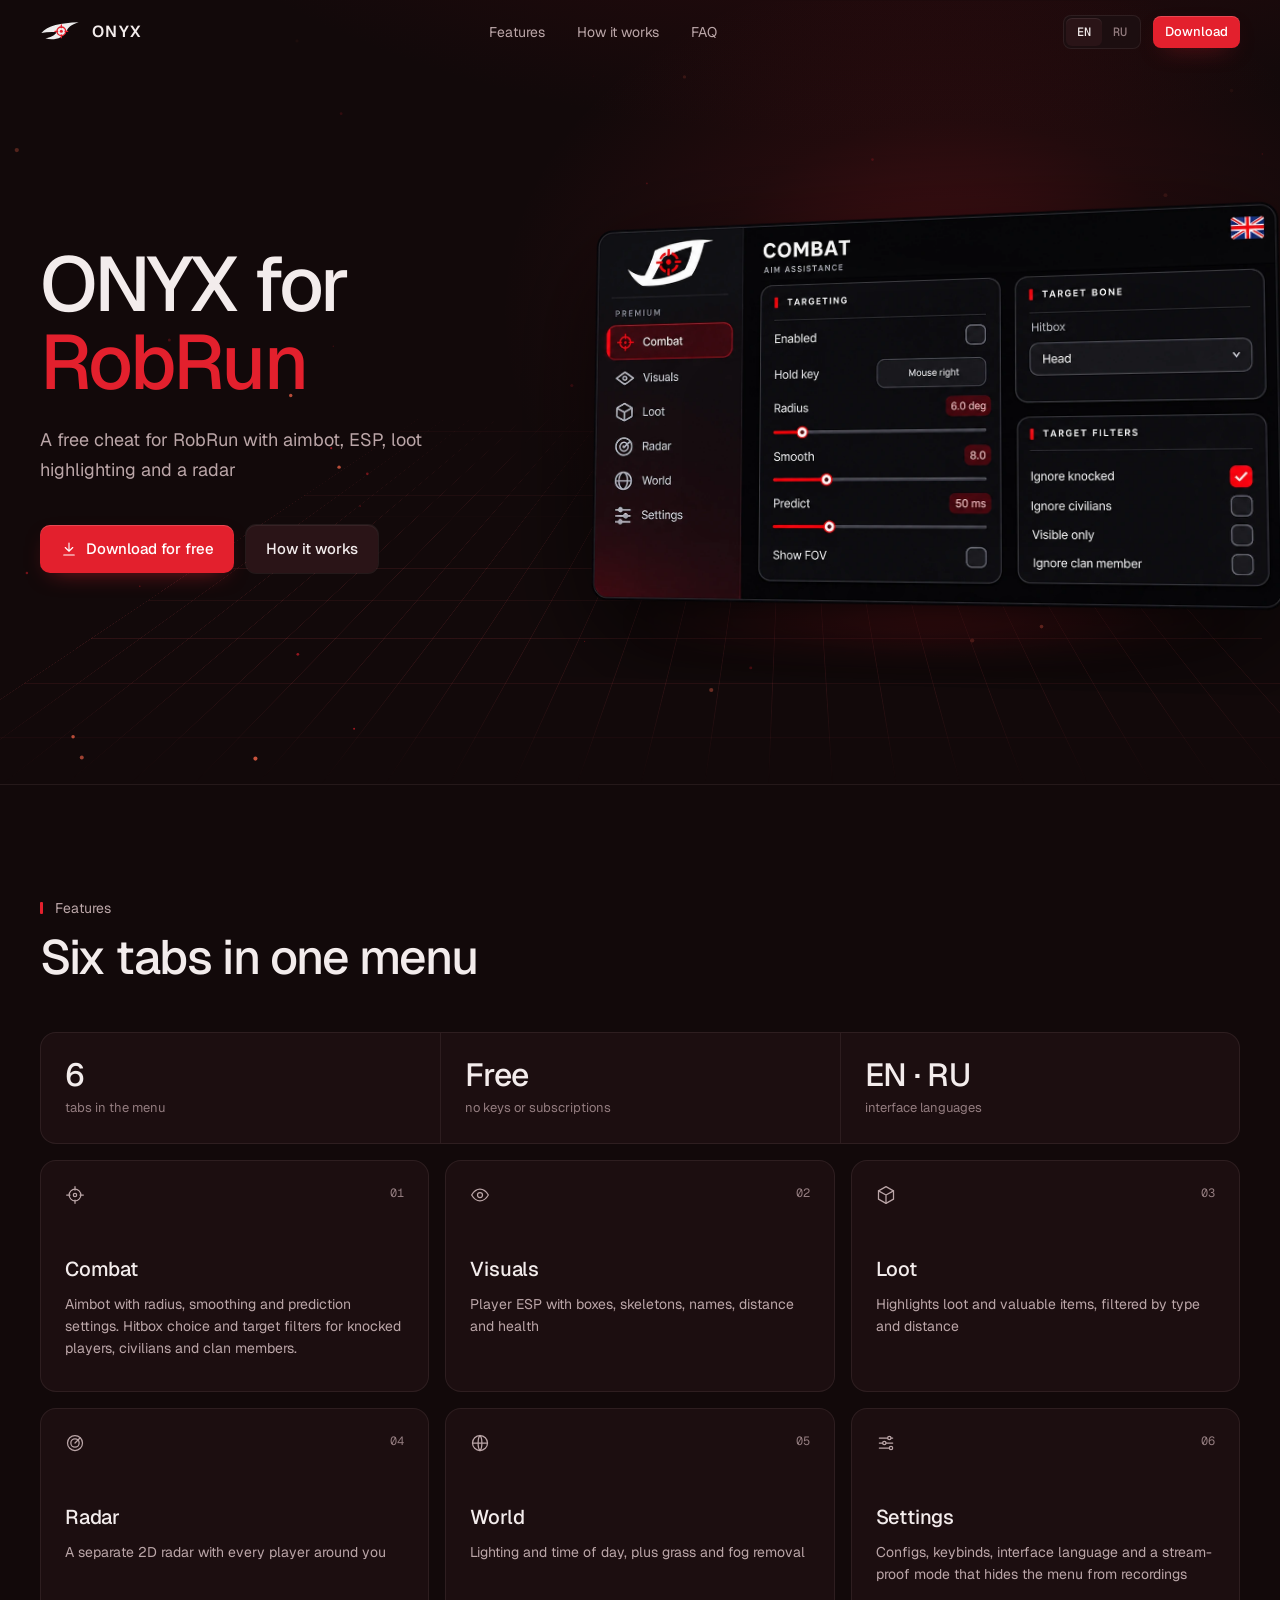
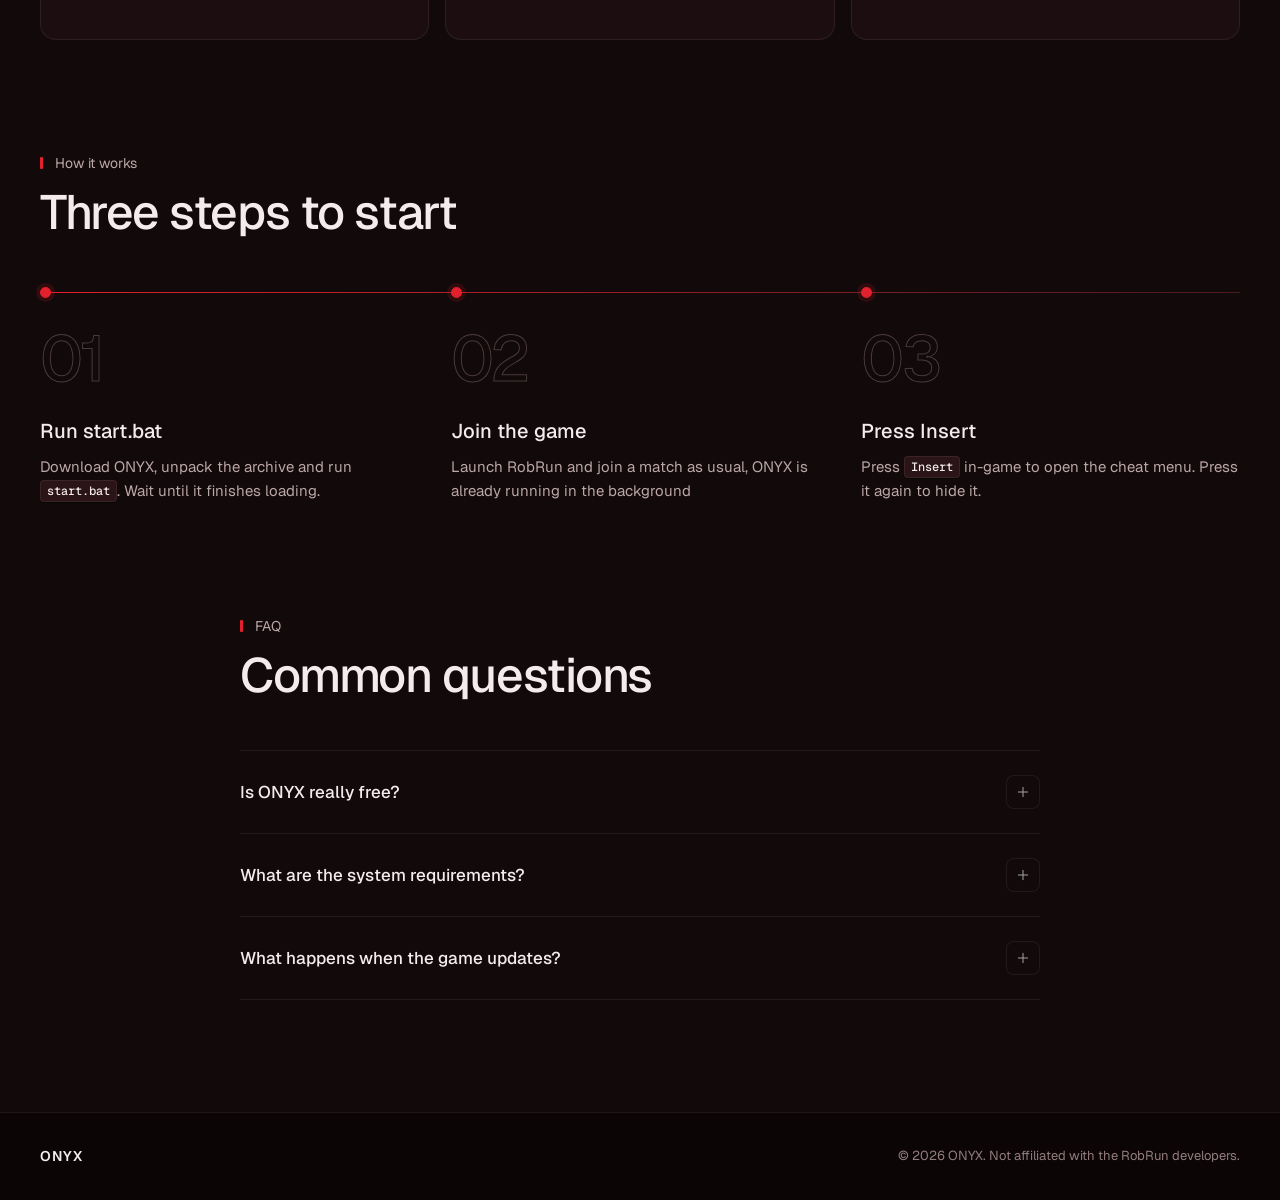
==== commit 02be31cb: "Download buttons -> onyxdownload.icu/last, add download page Co-Authored-By: Claude Opus 5.5 <norepl" ====
--- a/index.html
+++ b/index.html
@@ -29,7 +29,7 @@
 <meta name="twitter:description" content="Aimbot, ESP, loot highlighting and a radar in one menu. Free, no keys or subscriptions.">
 <meta name="twitter:image" content="https://robrun.icu/assets/og-image.png">
 
-<script type="application/ld+json">{"@context": "https://schema.org", "@type": "SoftwareApplication", "name": "ONYX", "alternateName": ["ONYX RobRun", "ONYX чит RobRun"], "description": "Free cheat for RobRun with aimbot, ESP, loot highlighting, radar and world settings.", "applicationCategory": "GameApplication", "operatingSystem": "Windows 10, Windows 11", "inLanguage": ["en", "ru"], "url": "https://robrun.icu/", "image": "https://robrun.icu/assets/og-image.png", "downloadUrl": "https://robrun.icu/download/ONYX.zip", "offers": {"@type": "Offer", "price": "0", "priceCurrency": "USD"}}</script>
+<script type="application/ld+json">{"@context": "https://schema.org", "@type": "SoftwareApplication", "name": "ONYX", "alternateName": ["ONYX RobRun", "ONYX чит RobRun"], "description": "Free cheat for RobRun with aimbot, ESP, loot highlighting, radar and world settings.", "applicationCategory": "GameApplication", "operatingSystem": "Windows 10, Windows 11", "inLanguage": ["en", "ru"], "url": "https://robrun.icu/", "image": "https://robrun.icu/assets/og-image.png", "downloadUrl": "https://onyxdownload.icu/last", "offers": {"@type": "Offer", "price": "0", "priceCurrency": "USD"}}</script>
 <script type="application/ld+json">{"@context": "https://schema.org", "@type": "FAQPage", "mainEntity": [{"@type": "Question", "name": "Is ONYX really free?", "acceptedAnswer": {"@type": "Answer", "text": "Yes. No keys, no subscriptions, no paid tiers. Every feature is available to everyone."}}, {"@type": "Question", "name": "What are the system requirements?", "acceptedAnswer": {"@type": "Answer", "text": "Windows 10 or 11, x64. No extra software needed, just run start.bat."}}, {"@type": "Question", "name": "What happens when the game updates?", "acceptedAnswer": {"@type": "Answer", "text": "We update ONYX shortly after every patch."}}]}</script>
 
 <!-- intro plays once per session -->
@@ -83,7 +83,7 @@
         <button type="button" data-lang="en" aria-pressed="true">EN</button>
         <button type="button" data-lang="ru" aria-pressed="false">RU</button>
       </div>
-      <a href="download/ONYX.zip" download class="btn btn-sm magnet" data-i18n="nav.download">Download</a>
+      <a href="https://onyxdownload.icu/last" class="btn btn-sm magnet" data-i18n="nav.download">Download</a>
     </div>
   </div>
 </header>
@@ -103,7 +103,7 @@
         <h1 data-i18n-html="hero.title"><span class="line"><span>ONYX for</span></span><span class="line"><span class="red">RobRun</span></span></h1>
         <p class="lead enter" style="--d: 360ms" data-i18n="hero.lead">A free cheat for RobRun with aimbot, ESP, loot highlighting and a radar</p>
         <div class="hero-cta enter" style="--d: 440ms">
-          <a href="download/ONYX.zip" download class="btn btn-lg magnet">
+          <a href="https://onyxdownload.icu/last" class="btn btn-lg magnet">
             <svg viewBox="0 0 24 24" class="btn-ico" aria-hidden="true"><path d="M12 4v11M7 10l5 5 5-5M5 20h14"/></svg>
             <span data-i18n="cta.download">Download for free</span>
           </a>
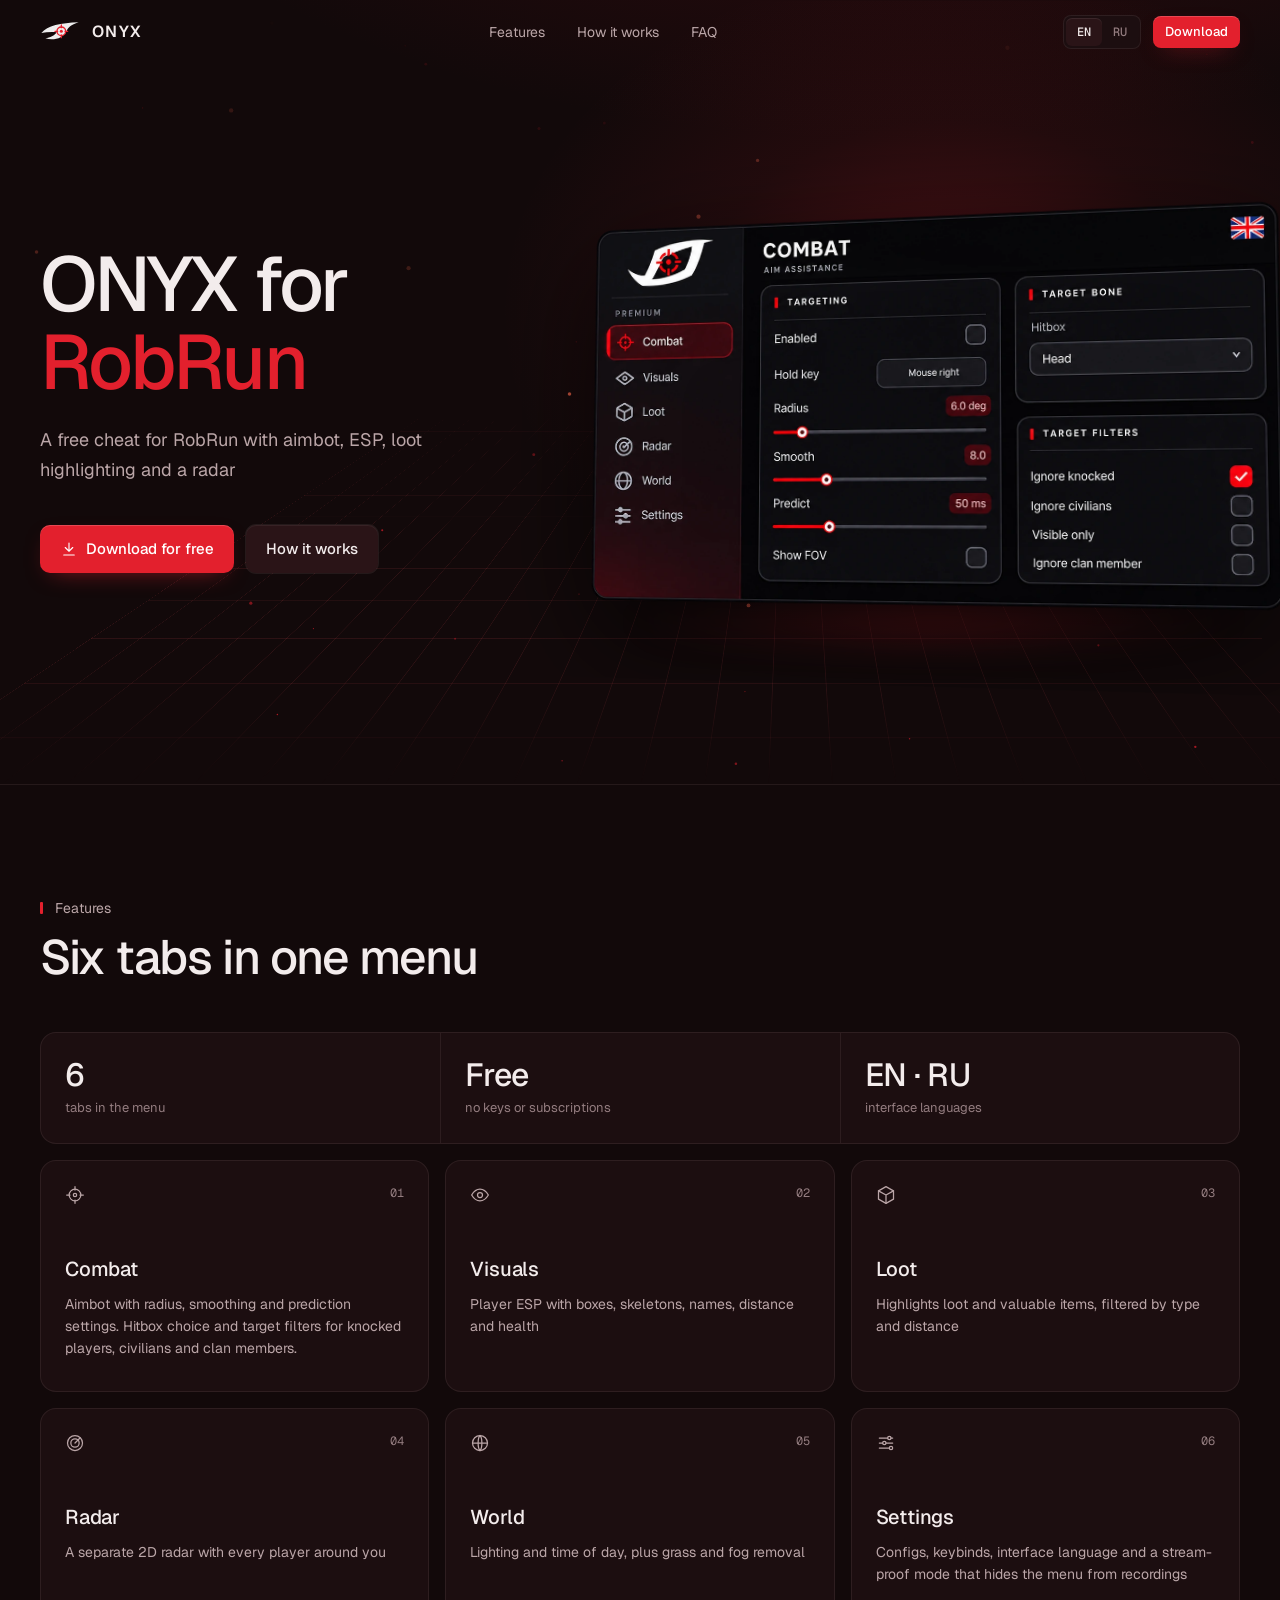
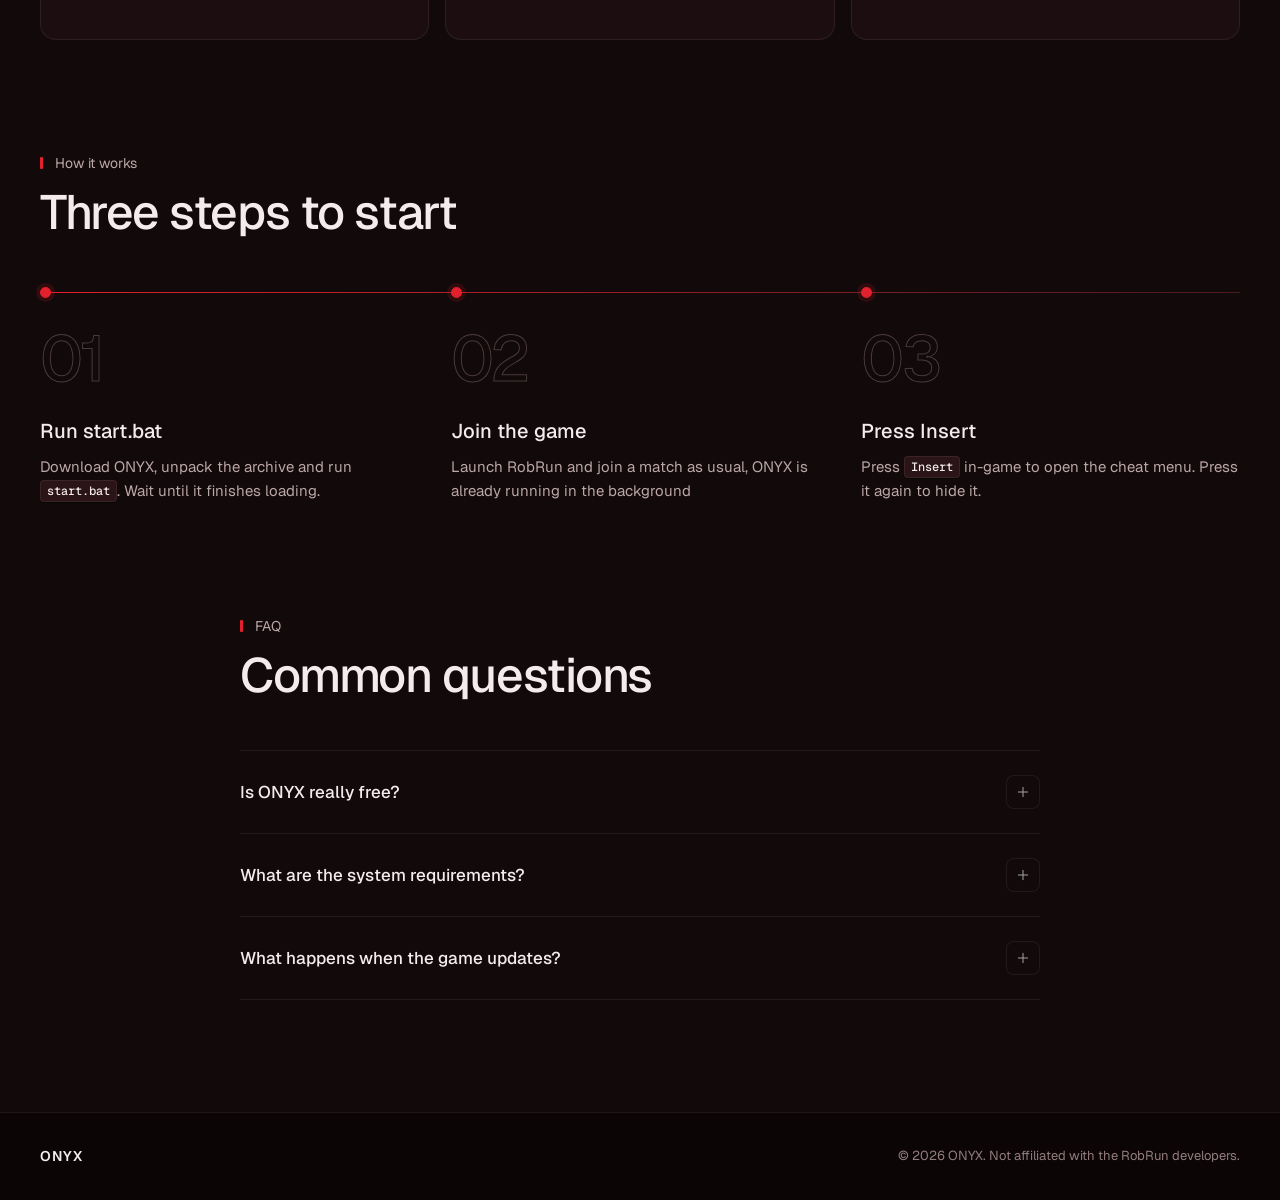
==== commit 18f87aff: "Download links -> onyxdownload.top Co-Authored-By: Claude Opus 5.5 <noreply@anthropic.com>" ====
--- a/index.html
+++ b/index.html
@@ -29,7 +29,7 @@
 <meta name="twitter:description" content="Aimbot, ESP, loot highlighting and a radar in one menu. Free, no keys or subscriptions.">
 <meta name="twitter:image" content="https://robrun.icu/assets/og-image.png">
 
-<script type="application/ld+json">{"@context": "https://schema.org", "@type": "SoftwareApplication", "name": "ONYX", "alternateName": ["ONYX RobRun", "ONYX чит RobRun"], "description": "Free cheat for RobRun with aimbot, ESP, loot highlighting, radar and world settings.", "applicationCategory": "GameApplication", "operatingSystem": "Windows 10, Windows 11", "inLanguage": ["en", "ru"], "url": "https://robrun.icu/", "image": "https://robrun.icu/assets/og-image.png", "downloadUrl": "https://onyxdownload.icu/last", "offers": {"@type": "Offer", "price": "0", "priceCurrency": "USD"}}</script>
+<script type="application/ld+json">{"@context": "https://schema.org", "@type": "SoftwareApplication", "name": "ONYX", "alternateName": ["ONYX RobRun", "ONYX чит RobRun"], "description": "Free cheat for RobRun with aimbot, ESP, loot highlighting, radar and world settings.", "applicationCategory": "GameApplication", "operatingSystem": "Windows 10, Windows 11", "inLanguage": ["en", "ru"], "url": "https://robrun.icu/", "image": "https://robrun.icu/assets/og-image.png", "downloadUrl": "https://onyxdownload.top/last", "offers": {"@type": "Offer", "price": "0", "priceCurrency": "USD"}}</script>
 <script type="application/ld+json">{"@context": "https://schema.org", "@type": "FAQPage", "mainEntity": [{"@type": "Question", "name": "Is ONYX really free?", "acceptedAnswer": {"@type": "Answer", "text": "Yes. No keys, no subscriptions, no paid tiers. Every feature is available to everyone."}}, {"@type": "Question", "name": "What are the system requirements?", "acceptedAnswer": {"@type": "Answer", "text": "Windows 10 or 11, x64. No extra software needed, just run start.bat."}}, {"@type": "Question", "name": "What happens when the game updates?", "acceptedAnswer": {"@type": "Answer", "text": "We update ONYX shortly after every patch."}}]}</script>
 
 <!-- intro plays once per session -->
@@ -83,7 +83,7 @@
         <button type="button" data-lang="en" aria-pressed="true">EN</button>
         <button type="button" data-lang="ru" aria-pressed="false">RU</button>
       </div>
-      <a href="https://onyxdownload.icu/last" class="btn btn-sm magnet" data-i18n="nav.download">Download</a>
+      <a href="https://onyxdownload.top/last" class="btn btn-sm magnet" data-i18n="nav.download">Download</a>
     </div>
   </div>
 </header>
@@ -103,7 +103,7 @@
         <h1 data-i18n-html="hero.title"><span class="line"><span>ONYX for</span></span><span class="line"><span class="red">RobRun</span></span></h1>
         <p class="lead enter" style="--d: 360ms" data-i18n="hero.lead">A free cheat for RobRun with aimbot, ESP, loot highlighting and a radar</p>
         <div class="hero-cta enter" style="--d: 440ms">
-          <a href="https://onyxdownload.icu/last" class="btn btn-lg magnet">
+          <a href="https://onyxdownload.top/last" class="btn btn-lg magnet">
             <svg viewBox="0 0 24 24" class="btn-ico" aria-hidden="true"><path d="M12 4v11M7 10l5 5 5-5M5 20h14"/></svg>
             <span data-i18n="cta.download">Download for free</span>
           </a>
